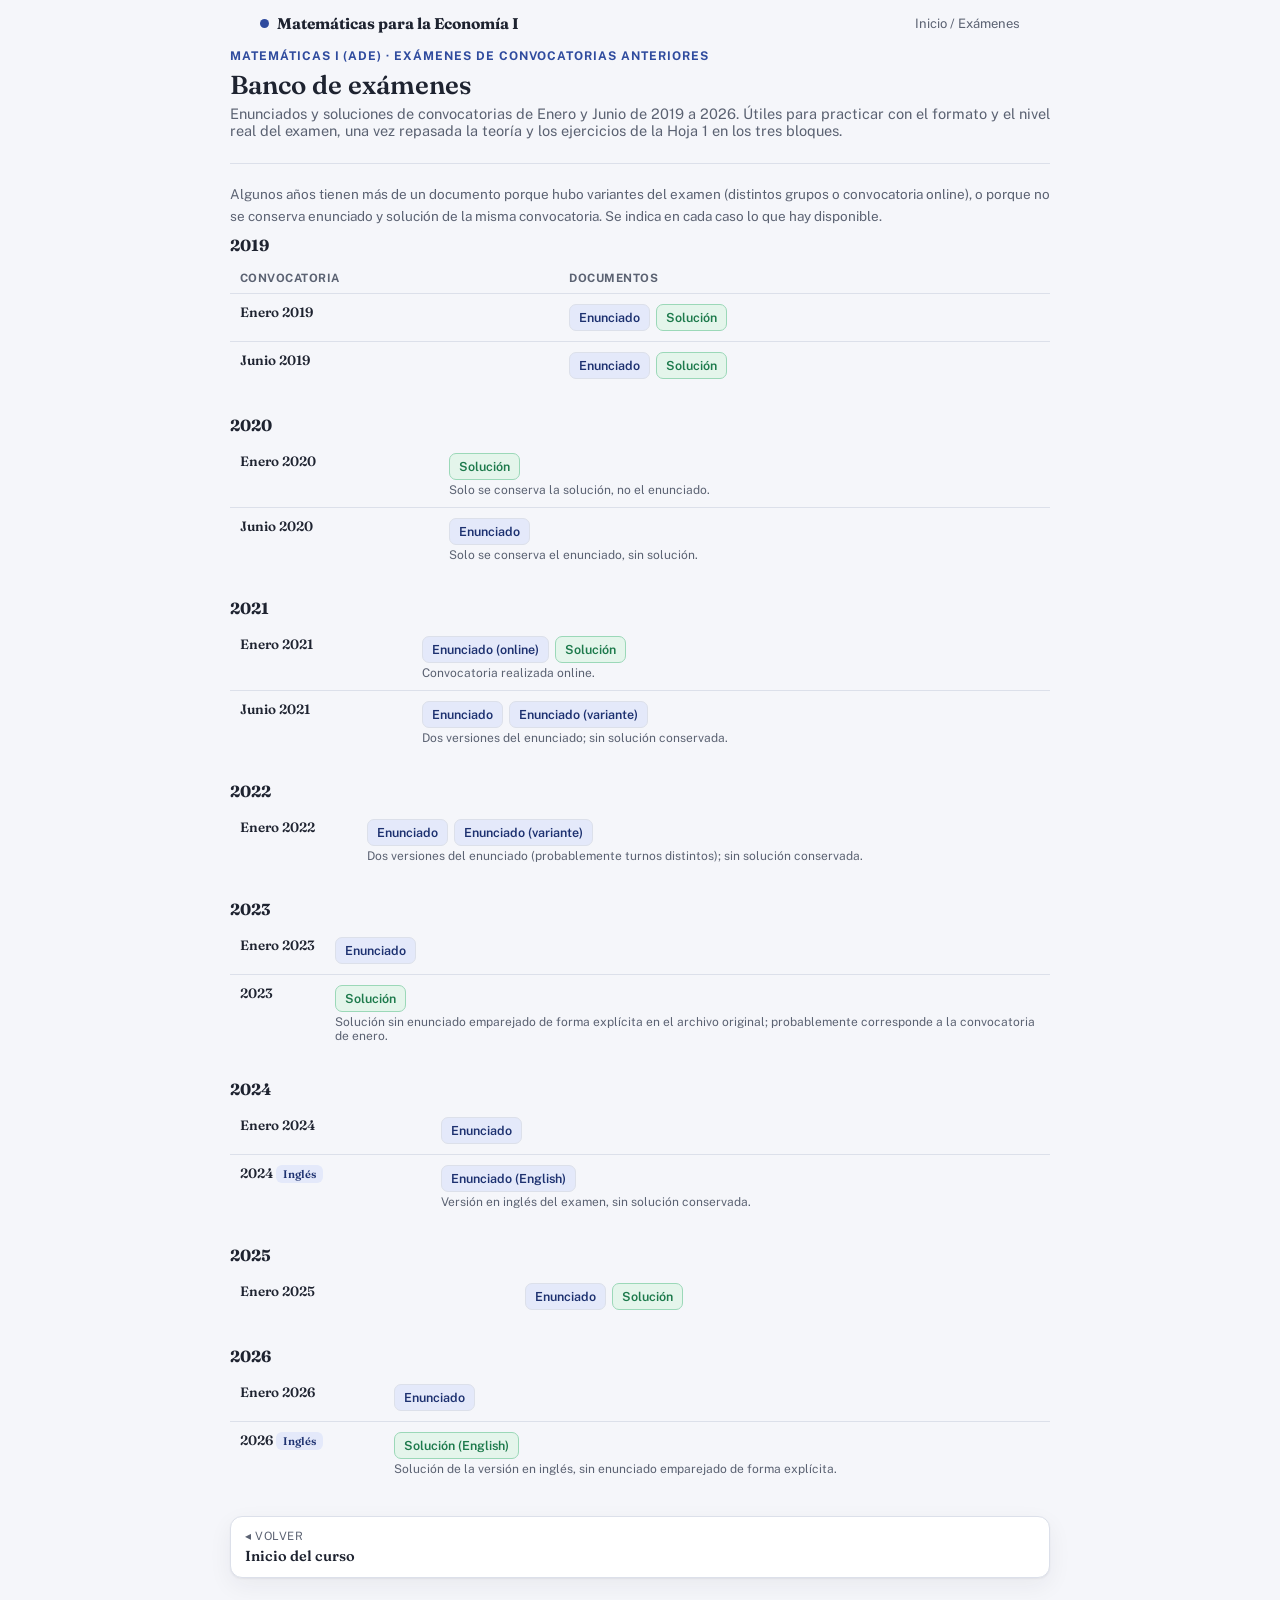
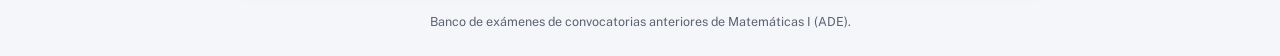
==== examenes.html @ 45f9e1c4 "Mini curso: teoría, ejercicios interactivos, vídeos de repaso y banco de exámenes" ====
<!doctype html>
<html lang="es">
<head>
<meta charset="utf-8">
<meta name="viewport" content="width=device-width, initial-scale=1">
<title>Exámenes de años anteriores — Matemáticas para la Economía I</title>
<meta name="description" content="Exámenes de convocatorias anteriores de Matemáticas I (ADE), con sus soluciones cuando están disponibles.">
<link href="https://fonts.googleapis.com/css2?family=Fraunces:opsz,wght@9..144,500;9..144,600;9..144,700&family=Public+Sans:wght@400;500;600;700&family=IBM+Plex+Mono:wght@500;600&display=swap" rel="stylesheet">
<link rel="stylesheet" href="assets/style.css">
</head>
<body>

<nav class="site-nav">
  <a class="brand" href="index.html"><span class="dot"></span>Matemáticas para la Economía I</a>
  <div class="crumbs"><a href="index.html">Inicio</a> / Exámenes</div>
</nav>

<div class="wrap" style="max-width:820px;">

<header class="top" style="position:static;">
  <div class="eyebrow">Matemáticas I (ADE) · Exámenes de convocatorias anteriores</div>
  <h1>Banco de exámenes</h1>
  <p class="sub">Enunciados y soluciones de convocatorias de Enero y Junio de 2019 a 2026. Útiles para practicar con el formato y el nivel real del examen, una vez repasada la teoría y los ejercicios de la Hoja 1 en los tres bloques.</p>
</header>

<p style="color:var(--text-dim);font-size:13.5px;line-height:1.6;margin:0 0 8px;">Algunos años tienen más de un documento porque hubo variantes del examen (distintos grupos o convocatoria online), o porque no se conserva enunciado y solución de la misma convocatoria. Se indica en cada caso lo que hay disponible.</p>

<h2 class="exam-group-title">2019</h2>
<table class="exam-table">
  <thead><tr><th>Convocatoria</th><th>Documentos</th></tr></thead>
  <tbody>
    <tr>
      <td class="yr">Enero 2019</td>
      <td><div class="doclinks">
        <a class="enun" href="examenes/2019-enero-enunciado.pdf">Enunciado</a>
        <a class="sol" href="examenes/2019-enero-solucion.pdf">Solución</a>
      </div></td>
    </tr>
    <tr>
      <td class="yr">Junio 2019</td>
      <td><div class="doclinks">
        <a class="enun" href="examenes/2019-junio-enunciado.pdf">Enunciado</a>
        <a class="sol" href="examenes/2019-junio-solucion.pdf">Solución</a>
      </div></td>
    </tr>
  </tbody>
</table>

<h2 class="exam-group-title">2020</h2>
<table class="exam-table">
  <tbody>
    <tr>
      <td class="yr">Enero 2020</td>
      <td><div class="doclinks">
        <a class="sol" href="examenes/2020-enero-solucion.pdf">Solución</a>
      </div><span class="note">Solo se conserva la solución, no el enunciado.</span></td>
    </tr>
    <tr>
      <td class="yr">Junio 2020</td>
      <td><div class="doclinks">
        <a class="enun" href="examenes/2020-junio-enunciado.pdf">Enunciado</a>
      </div><span class="note">Solo se conserva el enunciado, sin solución.</span></td>
    </tr>
  </tbody>
</table>

<h2 class="exam-group-title">2021</h2>
<table class="exam-table">
  <tbody>
    <tr>
      <td class="yr">Enero 2021</td>
      <td><div class="doclinks">
        <a class="enun" href="examenes/2021-enero-enunciado-online.pdf">Enunciado (online)</a>
        <a class="sol" href="examenes/2021-enero-solucion.pdf">Solución</a>
      </div><span class="note">Convocatoria realizada online.</span></td>
    </tr>
    <tr>
      <td class="yr">Junio 2021</td>
      <td><div class="doclinks">
        <a class="enun" href="examenes/2021-junio-enunciado.pdf">Enunciado</a>
        <a class="enun" href="examenes/2021-junio-enunciado-variante-Josue.pdf">Enunciado (variante)</a>
      </div><span class="note">Dos versiones del enunciado; sin solución conservada.</span></td>
    </tr>
  </tbody>
</table>

<h2 class="exam-group-title">2022</h2>
<table class="exam-table">
  <tbody>
    <tr>
      <td class="yr">Enero 2022</td>
      <td><div class="doclinks">
        <a class="enun" href="examenes/2022-enero-enunciado.pdf">Enunciado</a>
        <a class="enun" href="examenes/2022-enero-enunciado-variante2.pdf">Enunciado (variante)</a>
      </div><span class="note">Dos versiones del enunciado (probablemente turnos distintos); sin solución conservada.</span></td>
    </tr>
  </tbody>
</table>

<h2 class="exam-group-title">2023</h2>
<table class="exam-table">
  <tbody>
    <tr>
      <td class="yr">Enero 2023</td>
      <td><div class="doclinks">
        <a class="enun" href="examenes/2023-enero-enunciado.pdf">Enunciado</a>
      </div></td>
    </tr>
    <tr>
      <td class="yr">2023</td>
      <td><div class="doclinks">
        <a class="sol" href="examenes/2023-solucion.pdf">Solución</a>
      </div><span class="note">Solución sin enunciado emparejado de forma explícita en el archivo original; probablemente corresponde a la convocatoria de enero.</span></td>
    </tr>
  </tbody>
</table>

<h2 class="exam-group-title">2024</h2>
<table class="exam-table">
  <tbody>
    <tr>
      <td class="yr">Enero 2024</td>
      <td><div class="doclinks">
        <a class="enun" href="examenes/2024-enero-enunciado.pdf">Enunciado</a>
      </div></td>
    </tr>
    <tr>
      <td class="yr">2024 <span class="tag">Inglés</span></td>
      <td><div class="doclinks">
        <a class="enun" href="examenes/2024-enunciado-ingles.pdf">Enunciado (English)</a>
      </div><span class="note">Versión en inglés del examen, sin solución conservada.</span></td>
    </tr>
  </tbody>
</table>

<h2 class="exam-group-title">2025</h2>
<table class="exam-table">
  <tbody>
    <tr>
      <td class="yr">Enero 2025</td>
      <td><div class="doclinks">
        <a class="enun" href="examenes/2025-enero-enunciado.pdf">Enunciado</a>
        <a class="sol" href="examenes/2025-enero-solucion.pdf">Solución</a>
      </div></td>
    </tr>
  </tbody>
</table>

<h2 class="exam-group-title">2026</h2>
<table class="exam-table">
  <tbody>
    <tr>
      <td class="yr">Enero 2026</td>
      <td><div class="doclinks">
        <a class="enun" href="examenes/2026-enero-enunciado.pdf">Enunciado</a>
      </div></td>
    </tr>
    <tr>
      <td class="yr">2026 <span class="tag">Inglés</span></td>
      <td><div class="doclinks">
        <a class="sol" href="examenes/2026-solucion-ingles.pdf">Solución (English)</a>
      </div><span class="note">Solución de la versión en inglés, sin enunciado emparejado de forma explícita.</span></td>
    </tr>
  </tbody>
</table>

<div class="module-nav">
  <a href="index.html"><span class="mn-label">◂ Volver</span><span class="mn-title">Inicio del curso</span></a>
</div>

<footer>Banco de exámenes de convocatorias anteriores de Matemáticas I (ADE).</footer>
</div>

</body>
</html>
---- assets/style.css ----
:root{
  --bg:#F5F6FA; --surface:#FFFFFF; --surface-2:#ECEFF7;
  --text:#1E2330; --text-dim:#5B6272;
  --accent:#2F4B9E; --accent-strong:#1D3170; --accent-soft:#E4E9FA;
  --hint:#8A5A06; --hint-bg:#FBF0DC; --hint-border:#E9C77E;
  --good:#1D7A4C; --good-bg:#E4F5EB; --good-border:#9BD8B8;
  --border:#DCE0EA; --shadow: 0 1px 2px rgba(30,35,48,.06), 0 8px 24px rgba(30,35,48,.06);
  color-scheme:light;
}
@media (prefers-color-scheme: dark){
  :root:not([data-theme="light"]){
    --bg:#12151E; --surface:#1B1F2C; --surface-2:#232838;
    --text:#E8EAF2; --text-dim:#9AA1B4;
    --accent:#8AA0FF; --accent-strong:#B7C4FF; --accent-soft:#232B4C;
    --hint:#E7B45A; --hint-bg:#2E2410; --hint-border:#6B531F;
    --good:#57D19A; --good-bg:#0F2A20; --good-border:#215B41;
    --border:#2B3040; --shadow:0 1px 2px rgba(0,0,0,.3), 0 8px 24px rgba(0,0,0,.35);
    color-scheme:dark;
  }
}
:root[data-theme="dark"]{
  --bg:#12151E; --surface:#1B1F2C; --surface-2:#232838;
  --text:#E8EAF2; --text-dim:#9AA1B4;
  --accent:#8AA0FF; --accent-strong:#B7C4FF; --accent-soft:#232B4C;
  --hint:#E7B45A; --hint-bg:#2E2410; --hint-border:#6B531F;
  --good:#57D19A; --good-bg:#0F2A20; --good-border:#215B41;
  --border:#2B3040; --shadow:0 1px 2px rgba(0,0,0,.3), 0 8px 24px rgba(0,0,0,.35);
  color-scheme:dark;
}
*{box-sizing:border-box;}
html,body{ margin:0; }
body{
  background:var(--bg); color:var(--text);
  font-family:"Public Sans", -apple-system, sans-serif;
  padding-inline:16px;
}
h1,h2,h3,.display{ font-family:"Fraunces", Georgia, serif; color:var(--text); text-wrap:balance; }
.math{ font-family:"IBM Plex Mono", ui-monospace, monospace; }
a{ color:var(--accent-strong); }
.wrap{ max-width:760px; margin:0 auto; }

/* ---- Site-wide top nav (course chrome) ---- */
.site-nav{
  max-width:760px; margin:0 auto; padding-block:14px 0;
  display:flex; align-items:center; justify-content:space-between; gap:12px; flex-wrap:wrap;
}
.site-nav .brand{
  font-family:"Fraunces", Georgia, serif; font-weight:700; font-size:15.5px; color:var(--text);
  text-decoration:none; display:flex; align-items:center; gap:8px;
}
.site-nav .brand .dot{ width:9px; height:9px; border-radius:50%; background:var(--accent); flex:none; }
.site-nav .crumbs{ font-size:13px; color:var(--text-dim); }
.site-nav .crumbs a{ color:var(--text-dim); text-decoration:none; }
.site-nav .crumbs a:hover{ color:var(--accent-strong); }

/* header */
header.top{
  position:sticky; top:env(safe-area-inset-top, 0px);
  background:var(--bg);
  padding-block:16px 10px;
  z-index:20;
  border-bottom:1px solid var(--border);
  margin-bottom:20px;
}
.eyebrow{ font-size:12px; letter-spacing:.08em; text-transform:uppercase; color:var(--accent); font-weight:700; margin-bottom:6px; }
header.top h1{ font-size:26px; font-weight:600; margin:0 0 4px; }
header.top p.sub{ color:var(--text-dim); margin:0 0 14px; font-size:14.5px; }

.progress-row{ display:flex; align-items:center; gap:10px; margin-bottom:12px; }
.progress-track{ flex:1; height:8px; border-radius:999px; background:var(--surface-2); overflow:hidden; border:1px solid var(--border); }
.progress-fill{ height:100%; background:var(--accent); width:0%; transition:width .3s ease; }
.progress-label{ font-size:12.5px; color:var(--text-dim); white-space:nowrap; font-variant-numeric:tabular-nums; }

nav.tabs{ display:flex; gap:6px; flex-wrap:wrap; }
nav.tabs button{
  font-family:inherit; font-size:13px; font-weight:600; color:var(--text-dim);
  background:var(--surface-2); border:1px solid var(--border); border-radius:8px;
  padding:7px 11px; cursor:pointer;
}
nav.tabs button[aria-selected="true"]{ background:var(--accent); color:#fff; border-color:var(--accent); }
nav.tabs button .count{ opacity:.75; font-weight:500; }

.downloads{ display:flex; gap:8px; margin:2px 0 14px; flex-wrap:wrap; }
.downloads a{
  font-size:12.5px; font-weight:600; text-decoration:none; color:var(--accent-strong);
  background:var(--accent-soft); border:1px solid var(--border); border-radius:8px; padding:6px 10px;
  display:inline-flex; align-items:center; gap:6px;
}

/* theory accordion */
.theory{ background:var(--surface); border:1px solid var(--border); border-radius:12px; margin-bottom:22px; box-shadow:var(--shadow); }
.theory > summary{ list-style:none; cursor:pointer; padding:14px 16px; display:flex; align-items:center; justify-content:space-between; font-weight:700; gap:10px; }
.theory > summary::-webkit-details-marker{ display:none; }
.theory > summary .chev{ transition:transform .2s ease; color:var(--text-dim); flex:none; }
.theory[open] > summary .chev{ transform:rotate(90deg); }
.theory-body{ padding:0 16px 16px; border-top:1px solid var(--border); }
.theory-body h4{ margin:14px 0 6px; font-size:13.5px; color:var(--accent-strong); font-family:inherit; }
.theory-body ul{ margin:0 0 8px; padding-left:18px; }
.theory-body li{ margin-bottom:5px; font-size:14px; line-height:1.5; }

/* section title */
.section-title{ display:flex; align-items:baseline; gap:10px; margin:26px 0 4px; }
.section-title h2{ font-size:20px; margin:0; }
.section-title span{ color:var(--text-dim); font-size:13.5px; }
.section-intro{ color:var(--text-dim); font-size:14px; margin:0 0 16px; line-height:1.55; }

/* exercise panel */
.panel{ display:none; } .panel.active{ display:block; }

/* card */
.card{ background:var(--surface); border:1px solid var(--border); border-radius:12px; padding:14px 16px 16px; margin-bottom:12px; box-shadow:var(--shadow); }
.card.done{ border-color:var(--good-border); }
.card-head{ display:flex; align-items:flex-start; gap:10px; }
.letter{ flex:none; min-width:28px; height:28px; padding:0 6px; border-radius:8px; background:var(--accent-soft); color:var(--accent-strong); font-weight:700; font-size:12.5px; display:flex; align-items:center; justify-content:center; font-family:"Fraunces", serif; }
.card.done .letter{ background:var(--good-bg); color:var(--good); }
.statement{ flex:1; padding-top:2px; }
.statement .math{ font-size:14.5px; }
.check-wrap{ flex:none; display:flex; align-items:center; padding-top:4px; }
.check-wrap input{ width:18px; height:18px; accent-color:var(--good); cursor:pointer; }
.card-actions{ display:flex; gap:8px; margin-top:12px; flex-wrap:wrap; }
.card-actions button{ font-family:inherit; font-size:13px; font-weight:600; border-radius:8px; padding:7px 11px; cursor:pointer; border:1px solid var(--border); background:var(--surface-2); color:var(--text); }
.card-actions button.hint-btn{ color:var(--hint); border-color:var(--hint-border); background:var(--hint-bg); }
.card-actions button.sol-btn{ color:var(--accent-strong); border-color:var(--accent); background:var(--accent-soft); }
.reveal{ margin-top:10px; border-radius:10px; padding:11px 13px; font-size:14px; line-height:1.6; }
.reveal.hint{ background:var(--hint-bg); border:1px solid var(--hint-border); color:var(--text); }
.reveal.hint .tag{ color:var(--hint); font-weight:700; font-size:12px; text-transform:uppercase; letter-spacing:.04em; display:block; margin-bottom:4px; }
.reveal.sol{ background:var(--accent-soft); border:1px solid var(--border); color:var(--text); }
.reveal.sol .tag{ color:var(--accent-strong); font-weight:700; font-size:12px; text-transform:uppercase; letter-spacing:.04em; display:block; margin-bottom:6px; }
.reveal ol{ margin:0; padding-left:18px; } .reveal ol li{ margin-bottom:7px; }
.reveal .answer{ margin-top:8px; padding-top:8px; border-top:1px dashed var(--border); font-family:"IBM Plex Mono", monospace; font-weight:600; color:var(--good); }
[hidden]{ display:none !important; }

footer{ color:var(--text-dim); font-size:12.5px; text-align:center; margin:34px 0 24px; line-height:1.6; }

/* prev/next module footer nav */
.module-nav{ display:flex; justify-content:space-between; gap:10px; margin:30px 0 10px; flex-wrap:wrap; }
.module-nav a{
  flex:1; min-width:150px; text-decoration:none; color:var(--text); background:var(--surface);
  border:1px solid var(--border); border-radius:12px; padding:12px 14px; box-shadow:var(--shadow);
}
.module-nav a .mn-label{ display:block; font-size:11.5px; text-transform:uppercase; letter-spacing:.05em; color:var(--text-dim); margin-bottom:3px; }
.module-nav a .mn-title{ font-family:"Fraunces", serif; font-weight:600; font-size:14.5px; }
.module-nav a.next{ text-align:right; }

/* ============ COURSE HOME (index.html) ============ */
.hero{ max-width:760px; margin:26px auto 6px; }
.hero .eyebrow{ margin-bottom:8px; }
.hero h1{ font-size:32px; margin:0 0 10px; }
.hero p.lead{ color:var(--text-dim); font-size:15.5px; line-height:1.6; max-width:60ch; margin:0 0 22px; }

.overall{
  background:var(--surface); border:1px solid var(--border); border-radius:14px;
  padding:16px 18px; margin-bottom:26px; box-shadow:var(--shadow);
  display:flex; align-items:center; gap:16px; flex-wrap:wrap;
}
.overall .ring{ flex:none; }
.overall .ring-text{ flex:1; min-width:180px; }
.overall .ring-text .big{ font-family:"Fraunces", serif; font-size:22px; font-weight:600; }
.overall .ring-text .small{ color:var(--text-dim); font-size:13px; }

.modules{ display:flex; flex-direction:column; gap:14px; margin-bottom:30px; }
.module-card{
  display:block; text-decoration:none; color:var(--text);
  background:var(--surface); border:1px solid var(--border); border-radius:14px;
  padding:18px 20px; box-shadow:var(--shadow); position:relative; overflow:hidden;
}
.module-card::before{
  content:""; position:absolute; left:0; top:0; bottom:0; width:5px; background:var(--accent);
}
.module-card .mc-top{ display:flex; align-items:center; justify-content:space-between; gap:12px; margin-bottom:6px; }
.module-card .mc-num{ font-size:12px; letter-spacing:.06em; text-transform:uppercase; color:var(--accent-strong); font-weight:700; }
.module-card .mc-status{ font-size:12px; color:var(--text-dim); font-variant-numeric:tabular-nums; }
.module-card h3{ margin:0 0 6px; font-size:19px; }
.module-card p{ margin:0 0 12px; color:var(--text-dim); font-size:14px; line-height:1.5; }
.module-card .mc-track{ height:6px; border-radius:999px; background:var(--surface-2); overflow:hidden; border:1px solid var(--border); }
.module-card .mc-fill{ height:100%; background:var(--accent); }
.module-card.complete::before{ background:var(--good); }
.module-card.complete .mc-fill{ background:var(--good); }

.resources{ background:var(--surface); border:1px solid var(--border); border-radius:14px; padding:16px 18px; margin-bottom:30px; box-shadow:var(--shadow); }
.resources h3{ font-size:15px; margin:0 0 10px; }
.resources ul{ margin:0; padding-left:18px; font-size:14px; line-height:1.9; }

/* ---- Repaso en vídeo (module pages) ---- */
.videos{ background:var(--surface); border:1px solid var(--border); border-radius:14px; padding:16px 18px; margin-bottom:22px; box-shadow:var(--shadow); }
.videos h3{ font-size:15px; margin:0 0 4px; }
.videos .videos-note{ color:var(--text-dim); font-size:13px; margin:0 0 12px; line-height:1.5; }
.video-list{ display:flex; flex-direction:column; gap:8px; }
.video-list a{
  display:flex; align-items:center; gap:10px; text-decoration:none; color:var(--text);
  background:var(--surface-2); border:1px solid var(--border); border-radius:10px; padding:9px 12px;
  font-size:13.5px;
}
.video-list a:hover{ border-color:var(--accent); }
.video-list a .yt-ico{ flex:none; width:22px; height:16px; border-radius:4px; background:#FF0000; color:#fff; display:flex; align-items:center; justify-content:center; font-size:9px; font-weight:700; }
.video-list a .v-title{ flex:1; }
.video-list a .v-tag{ flex:none; font-size:11px; color:var(--text-dim); }
.videos .videos-missing{ margin-top:10px; font-size:12.5px; color:var(--text-dim); font-style:italic; }

/* ---- Exámenes page ---- */
.exam-table{ width:100%; border-collapse:collapse; font-size:13.5px; margin-bottom:10px; }
.exam-table th{ text-align:left; font-size:11.5px; text-transform:uppercase; letter-spacing:.04em; color:var(--text-dim); padding:8px 10px; border-bottom:1px solid var(--border); }
.exam-table td{ padding:10px; border-bottom:1px solid var(--border); vertical-align:top; }
.exam-table tr:last-child td{ border-bottom:none; }
.exam-table .yr{ font-family:"Fraunces", serif; font-weight:600; white-space:nowrap; }
.exam-table .tag{ display:inline-block; font-size:11px; padding:2px 7px; border-radius:6px; background:var(--accent-soft); color:var(--accent-strong); margin-right:4px; margin-bottom:4px; }
.exam-table .doclinks{ display:flex; flex-wrap:wrap; gap:6px; }
.exam-table .doclinks a{
  text-decoration:none; font-weight:600; font-size:12.5px; padding:5px 9px; border-radius:7px; border:1px solid var(--border);
}
.exam-table .doclinks a.sol{ color:var(--good); border-color:var(--good-border); background:var(--good-bg); }
.exam-table .doclinks a.enun{ color:var(--accent-strong); border-color:var(--border); background:var(--accent-soft); }
.exam-table .note{ display:block; color:var(--text-dim); font-size:12px; margin-top:3px; }
.exam-group-title{ margin:26px 0 8px; font-size:16px; }
.exam-group-title:first-of-type{ margin-top:6px; }

/* phone width */
@media (max-width: 480px){
  .hero h1{ font-size:26px; }
  .module-nav a.next{ text-align:left; }
  .exam-table{ font-size:12.5px; }
}
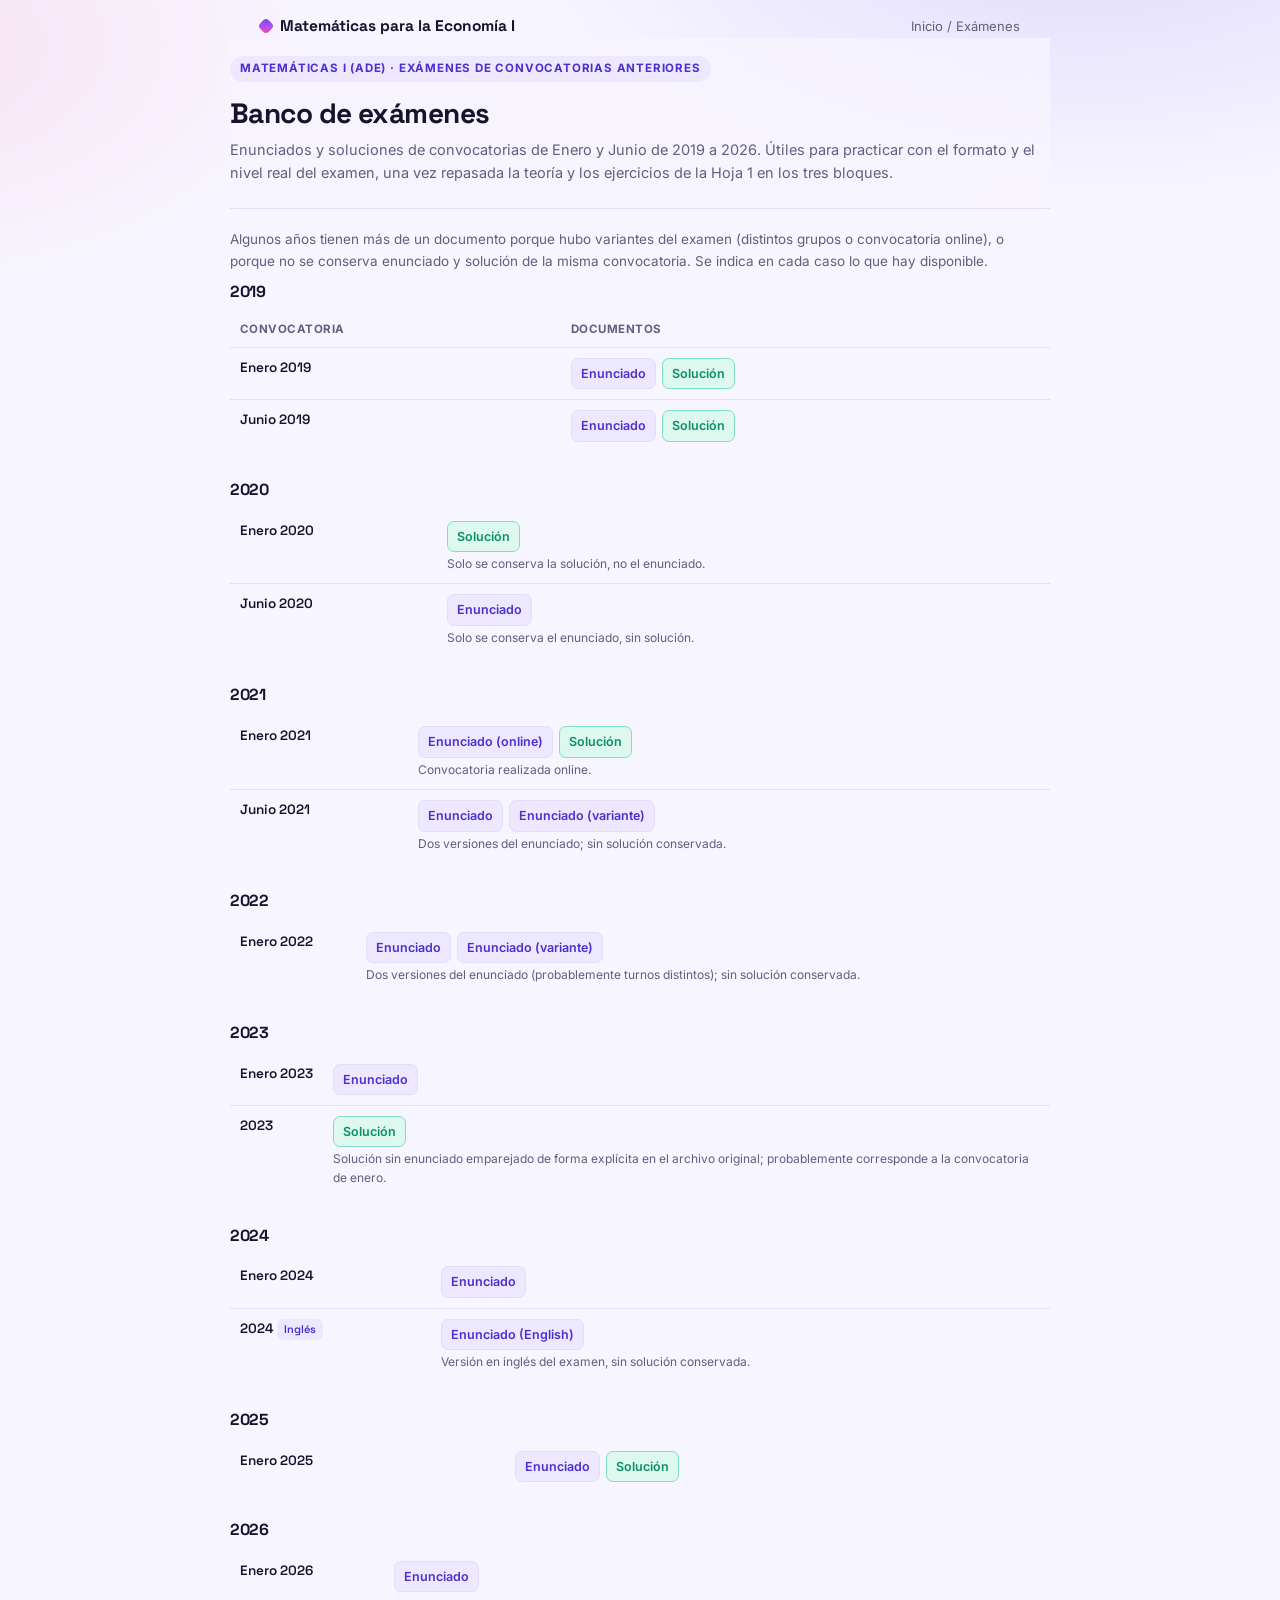
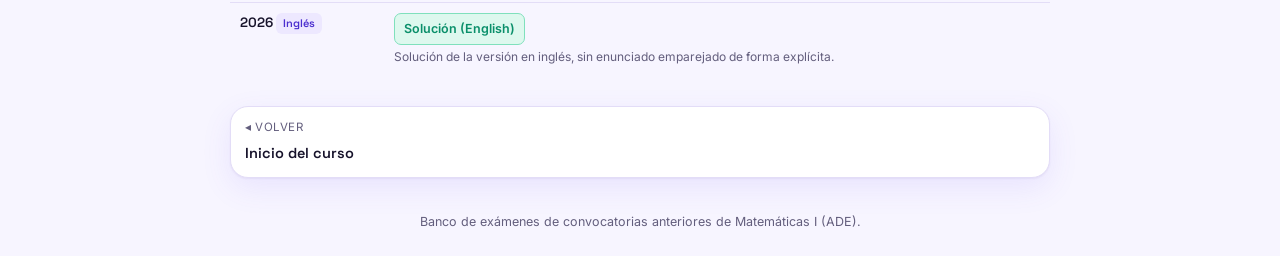
==== commit 655b00cd: "Rediseño visual: estilo moderno, confeti al resolver ejercicios Co-Authored-By: Claude Sonnet 5.5 <n" ====
--- a/examenes.html
+++ b/examenes.html
@@ -5,7 +5,7 @@
 <meta name="viewport" content="width=device-width, initial-scale=1">
 <title>Exámenes de años anteriores — Matemáticas para la Economía I</title>
 <meta name="description" content="Exámenes de convocatorias anteriores de Matemáticas I (ADE), con sus soluciones cuando están disponibles.">
-<link href="https://fonts.googleapis.com/css2?family=Fraunces:opsz,wght@9..144,500;9..144,600;9..144,700&family=Public+Sans:wght@400;500;600;700&family=IBM+Plex+Mono:wght@500;600&display=swap" rel="stylesheet">
+<link rel="preconnect" href="https://fonts.googleapis.com"><link href="https://fonts.googleapis.com/css2?family=Space+Grotesk:wght@500;600;700&family=Inter:wght@400;500;600;700&family=JetBrains+Mono:wght@500;600&display=swap" rel="stylesheet">
 <link rel="stylesheet" href="assets/style.css">
 </head>
 <body>
--- a/assets/style.css
+++ b/assets/style.css
@@ -1,41 +1,53 @@
 :root{
-  --bg:#F5F6FA; --surface:#FFFFFF; --surface-2:#ECEFF7;
-  --text:#1E2330; --text-dim:#5B6272;
-  --accent:#2F4B9E; --accent-strong:#1D3170; --accent-soft:#E4E9FA;
-  --hint:#8A5A06; --hint-bg:#FBF0DC; --hint-border:#E9C77E;
-  --good:#1D7A4C; --good-bg:#E4F5EB; --good-border:#9BD8B8;
-  --border:#DCE0EA; --shadow: 0 1px 2px rgba(30,35,48,.06), 0 8px 24px rgba(30,35,48,.06);
+  --bg:#F7F5FF; --surface:#FFFFFF; --surface-2:#F0ECFF;
+  --text:#17132B; --text-dim:#635E7D;
+  --accent:#6C4CF1; --accent-strong:#4B2FCF; --accent-soft:#EDE8FF;
+  --accent2:#FF4D8D; --accent3:#00C2A8;
+  --grad:linear-gradient(135deg,#6C4CF1 0%,#B84CF1 55%,#FF4D8D 100%);
+  --hint:#9A5B00; --hint-bg:#FFF3D6; --hint-border:#FFD37A;
+  --good:#0A8F6A; --good-bg:#DDF8EE; --good-border:#7FE0BC;
+  --border:#E3DDF7; --shadow: 0 1px 2px rgba(60,30,140,.06), 0 10px 30px rgba(108,76,241,.10);
+  --radius:18px;
   color-scheme:light;
 }
 @media (prefers-color-scheme: dark){
   :root:not([data-theme="light"]){
-    --bg:#12151E; --surface:#1B1F2C; --surface-2:#232838;
-    --text:#E8EAF2; --text-dim:#9AA1B4;
-    --accent:#8AA0FF; --accent-strong:#B7C4FF; --accent-soft:#232B4C;
-    --hint:#E7B45A; --hint-bg:#2E2410; --hint-border:#6B531F;
-    --good:#57D19A; --good-bg:#0F2A20; --good-border:#215B41;
-    --border:#2B3040; --shadow:0 1px 2px rgba(0,0,0,.3), 0 8px 24px rgba(0,0,0,.35);
+    --bg:#0D0B1A; --surface:#17142B; --surface-2:#211D3D;
+    --text:#F1EEFF; --text-dim:#A29DC2;
+    --accent:#9D86FF; --accent-strong:#C6B8FF; --accent-soft:#251F4D;
+    --accent2:#FF6FA5; --accent3:#2EE6C5;
+    --grad:linear-gradient(135deg,#7C5CFF 0%,#C55CFF 55%,#FF5C9A 100%);
+    --hint:#FFC55C; --hint-bg:#302410; --hint-border:#6B531F;
+    --good:#3EE2A8; --good-bg:#0C2B22; --good-border:#1E6B50;
+    --border:#2C2750; --shadow:0 1px 2px rgba(0,0,0,.4), 0 10px 30px rgba(0,0,0,.45);
+    --radius:18px;
     color-scheme:dark;
   }
 }
 :root[data-theme="dark"]{
-  --bg:#12151E; --surface:#1B1F2C; --surface-2:#232838;
-  --text:#E8EAF2; --text-dim:#9AA1B4;
-  --accent:#8AA0FF; --accent-strong:#B7C4FF; --accent-soft:#232B4C;
-  --hint:#E7B45A; --hint-bg:#2E2410; --hint-border:#6B531F;
-  --good:#57D19A; --good-bg:#0F2A20; --good-border:#215B41;
-  --border:#2B3040; --shadow:0 1px 2px rgba(0,0,0,.3), 0 8px 24px rgba(0,0,0,.35);
-  color-scheme:dark;
+  --bg:#0D0B1A; --surface:#17142B; --surface-2:#211D3D;
+    --text:#F1EEFF; --text-dim:#A29DC2;
+    --accent:#9D86FF; --accent-strong:#C6B8FF; --accent-soft:#251F4D;
+    --accent2:#FF6FA5; --accent3:#2EE6C5;
+    --grad:linear-gradient(135deg,#7C5CFF 0%,#C55CFF 55%,#FF5C9A 100%);
+    --hint:#FFC55C; --hint-bg:#302410; --hint-border:#6B531F;
+    --good:#3EE2A8; --good-bg:#0C2B22; --good-border:#1E6B50;
+    --border:#2C2750; --shadow:0 1px 2px rgba(0,0,0,.4), 0 10px 30px rgba(0,0,0,.45);
+    --radius:18px;
+    color-scheme:dark;
 }
 *{box-sizing:border-box;}
 html,body{ margin:0; }
 body{
   background:var(--bg); color:var(--text);
-  font-family:"Public Sans", -apple-system, sans-serif;
+  font-family:"Inter", -apple-system, "Segoe UI", sans-serif;
+  background-image:radial-gradient(60rem 30rem at 85% -10%, color-mix(in srgb,var(--accent) 16%,transparent), transparent 60%), radial-gradient(45rem 25rem at -10% 5%, color-mix(in srgb,var(--accent2) 12%,transparent), transparent 60%);
+  background-repeat:no-repeat; background-attachment:fixed;
+  line-height:1.55;
   padding-inline:16px;
 }
-h1,h2,h3,.display{ font-family:"Fraunces", Georgia, serif; color:var(--text); text-wrap:balance; }
-.math{ font-family:"IBM Plex Mono", ui-monospace, monospace; }
+h1,h2,h3,.display{ letter-spacing:-.02em; font-family:"Space Grotesk", "Inter", sans-serif; color:var(--text); text-wrap:balance; }
+.math{ font-family:"JetBrains Mono", ui-monospace, monospace; }
 a{ color:var(--accent-strong); }
 .wrap{ max-width:760px; margin:0 auto; }
 
@@ -45,39 +57,41 @@
   display:flex; align-items:center; justify-content:space-between; gap:12px; flex-wrap:wrap;
 }
 .site-nav .brand{
-  font-family:"Fraunces", Georgia, serif; font-weight:700; font-size:15.5px; color:var(--text);
+  font-family:"Space Grotesk", "Inter", sans-serif; font-weight:700; font-size:15.5px; color:var(--text);
   text-decoration:none; display:flex; align-items:center; gap:8px;
 }
-.site-nav .brand .dot{ width:9px; height:9px; border-radius:50%; background:var(--accent); flex:none; }
+.site-nav .brand .dot{ width:12px; height:12px; border-radius:4px; background:var(--grad); flex:none; transform:rotate(45deg); }
 .site-nav .crumbs{ font-size:13px; color:var(--text-dim); }
 .site-nav .crumbs a{ color:var(--text-dim); text-decoration:none; }
 .site-nav .crumbs a:hover{ color:var(--accent-strong); }
+.site-nav .crumbs a[href="examenes.html"]{ font-weight:600; color:var(--accent-strong); background:var(--accent-soft); padding:5px 11px; border-radius:999px; }
 
 /* header */
 header.top{
   position:sticky; top:env(safe-area-inset-top, 0px);
-  background:var(--bg);
+  background:color-mix(in srgb,var(--bg) 82%,transparent); backdrop-filter:blur(14px); -webkit-backdrop-filter:blur(14px);
   padding-block:16px 10px;
   z-index:20;
   border-bottom:1px solid var(--border);
   margin-bottom:20px;
 }
-.eyebrow{ font-size:12px; letter-spacing:.08em; text-transform:uppercase; color:var(--accent); font-weight:700; margin-bottom:6px; }
-header.top h1{ font-size:26px; font-weight:600; margin:0 0 4px; }
+.eyebrow{ display:inline-block; font-size:11.5px; letter-spacing:.07em; text-transform:uppercase; color:var(--accent-strong); background:var(--accent-soft); padding:4px 10px; border-radius:999px; font-weight:700; margin-bottom:10px; }
+header.top h1{ font-size:28px; font-weight:700; margin:0 0 4px; }
 header.top p.sub{ color:var(--text-dim); margin:0 0 14px; font-size:14.5px; }
 
 .progress-row{ display:flex; align-items:center; gap:10px; margin-bottom:12px; }
-.progress-track{ flex:1; height:8px; border-radius:999px; background:var(--surface-2); overflow:hidden; border:1px solid var(--border); }
-.progress-fill{ height:100%; background:var(--accent); width:0%; transition:width .3s ease; }
-.progress-label{ font-size:12.5px; color:var(--text-dim); white-space:nowrap; font-variant-numeric:tabular-nums; }
+.progress-track{ flex:1; height:10px; border-radius:999px; background:var(--surface-2); overflow:hidden; border:1px solid var(--border); }
+.progress-fill{ height:100%; background:var(--grad); border-radius:999px; width:0%; transition:width .5s cubic-bezier(.3,1.4,.5,1); }
+.progress-label{ font-size:12.5px; font-weight:600; color:var(--text-dim); white-space:nowrap; font-variant-numeric:tabular-nums; }
 
 nav.tabs{ display:flex; gap:6px; flex-wrap:wrap; }
 nav.tabs button{
   font-family:inherit; font-size:13px; font-weight:600; color:var(--text-dim);
-  background:var(--surface-2); border:1px solid var(--border); border-radius:8px;
-  padding:7px 11px; cursor:pointer;
-}
-nav.tabs button[aria-selected="true"]{ background:var(--accent); color:#fff; border-color:var(--accent); }
+  background:var(--surface-2); border:1px solid var(--border); border-radius:999px;
+  padding:7px 14px; cursor:pointer; transition:transform .15s ease;
+}
+nav.tabs button:hover{ transform:translateY(-1px); color:var(--accent-strong); }
+nav.tabs button[aria-selected="true"]{ background:var(--grad); color:#fff; border-color:transparent; box-shadow:0 6px 16px rgba(108,76,241,.35); }
 nav.tabs button .count{ opacity:.75; font-weight:500; }
 
 .downloads{ display:flex; gap:8px; margin:2px 0 14px; flex-wrap:wrap; }
@@ -88,7 +102,7 @@
 }
 
 /* theory accordion */
-.theory{ background:var(--surface); border:1px solid var(--border); border-radius:12px; margin-bottom:22px; box-shadow:var(--shadow); }
+.theory{ background:var(--surface); border:1px solid var(--border); border-radius:var(--radius); margin-bottom:22px; box-shadow:var(--shadow); }
 .theory > summary{ list-style:none; cursor:pointer; padding:14px 16px; display:flex; align-items:center; justify-content:space-between; font-weight:700; gap:10px; }
 .theory > summary::-webkit-details-marker{ display:none; }
 .theory > summary .chev{ transition:transform .2s ease; color:var(--text-dim); flex:none; }
@@ -108,27 +122,33 @@
 .panel{ display:none; } .panel.active{ display:block; }
 
 /* card */
-.card{ background:var(--surface); border:1px solid var(--border); border-radius:12px; padding:14px 16px 16px; margin-bottom:12px; box-shadow:var(--shadow); }
-.card.done{ border-color:var(--good-border); }
+.card{ background:var(--surface); border:1px solid var(--border); border-radius:var(--radius); padding:14px 16px 16px; margin-bottom:12px; box-shadow:var(--shadow); }
+.card{ transition:transform .18s ease, box-shadow .18s ease; }
+.card:hover{ transform:translateY(-2px); }
+.card.done{ border-color:var(--good-border); box-shadow:0 0 0 3px color-mix(in srgb,var(--good) 14%,transparent), var(--shadow); }
 .card-head{ display:flex; align-items:flex-start; gap:10px; }
-.letter{ flex:none; min-width:28px; height:28px; padding:0 6px; border-radius:8px; background:var(--accent-soft); color:var(--accent-strong); font-weight:700; font-size:12.5px; display:flex; align-items:center; justify-content:center; font-family:"Fraunces", serif; }
-.card.done .letter{ background:var(--good-bg); color:var(--good); }
+.letter{ flex:none; min-width:28px; height:28px; padding:0 6px; border-radius:10px; background:var(--grad); color:#fff; font-weight:700; font-size:12.5px; display:flex; align-items:center; justify-content:center; font-family:"Space Grotesk", sans-serif; }
+.card.done .letter{ background:var(--good); color:#fff; }
 .statement{ flex:1; padding-top:2px; }
 .statement .math{ font-size:14.5px; }
 .check-wrap{ flex:none; display:flex; align-items:center; padding-top:4px; }
-.check-wrap input{ width:18px; height:18px; accent-color:var(--good); cursor:pointer; }
+.check-wrap input{ width:22px; height:22px; accent-color:var(--good); cursor:pointer; }
 .card-actions{ display:flex; gap:8px; margin-top:12px; flex-wrap:wrap; }
-.card-actions button{ font-family:inherit; font-size:13px; font-weight:600; border-radius:8px; padding:7px 11px; cursor:pointer; border:1px solid var(--border); background:var(--surface-2); color:var(--text); }
+.card-actions button{ font-family:inherit; font-size:13px; font-weight:600; border-radius:999px; padding:8px 15px; cursor:pointer; border:1px solid var(--border); background:var(--surface-2); color:var(--text); transition:transform .12s ease, filter .12s; }
+.card-actions button:hover{ transform:translateY(-1px); filter:brightness(1.05); }
+.card-actions button:active{ transform:scale(.97); }
 .card-actions button.hint-btn{ color:var(--hint); border-color:var(--hint-border); background:var(--hint-bg); }
 .card-actions button.sol-btn{ color:var(--accent-strong); border-color:var(--accent); background:var(--accent-soft); }
-.reveal{ margin-top:10px; border-radius:10px; padding:11px 13px; font-size:14px; line-height:1.6; }
+.reveal{ margin-top:10px; border-radius:14px; animation:pop .25s ease; padding:11px 13px; font-size:14px; line-height:1.6; }
 .reveal.hint{ background:var(--hint-bg); border:1px solid var(--hint-border); color:var(--text); }
 .reveal.hint .tag{ color:var(--hint); font-weight:700; font-size:12px; text-transform:uppercase; letter-spacing:.04em; display:block; margin-bottom:4px; }
 .reveal.sol{ background:var(--accent-soft); border:1px solid var(--border); color:var(--text); }
 .reveal.sol .tag{ color:var(--accent-strong); font-weight:700; font-size:12px; text-transform:uppercase; letter-spacing:.04em; display:block; margin-bottom:6px; }
 .reveal ol{ margin:0; padding-left:18px; } .reveal ol li{ margin-bottom:7px; }
-.reveal .answer{ margin-top:8px; padding-top:8px; border-top:1px dashed var(--border); font-family:"IBM Plex Mono", monospace; font-weight:600; color:var(--good); }
+.reveal .answer{ margin-top:8px; padding-top:8px; border-top:1px dashed var(--border); font-family:"JetBrains Mono", monospace; font-weight:600; color:var(--good); }
 [hidden]{ display:none !important; }
+@keyframes pop{ from{ opacity:0; transform:translateY(-6px);} to{ opacity:1; transform:none;} }
+:focus-visible{ outline:3px solid var(--accent2); outline-offset:2px; border-radius:6px; }
 
 footer{ color:var(--text-dim); font-size:12.5px; text-align:center; margin:34px 0 24px; line-height:1.6; }
 
@@ -136,53 +156,60 @@
 .module-nav{ display:flex; justify-content:space-between; gap:10px; margin:30px 0 10px; flex-wrap:wrap; }
 .module-nav a{
   flex:1; min-width:150px; text-decoration:none; color:var(--text); background:var(--surface);
-  border:1px solid var(--border); border-radius:12px; padding:12px 14px; box-shadow:var(--shadow);
+  border:1px solid var(--border); border-radius:var(--radius); padding:12px 14px; box-shadow:var(--shadow);
 }
 .module-nav a .mn-label{ display:block; font-size:11.5px; text-transform:uppercase; letter-spacing:.05em; color:var(--text-dim); margin-bottom:3px; }
-.module-nav a .mn-title{ font-family:"Fraunces", serif; font-weight:600; font-size:14.5px; }
+.module-nav a .mn-title{ font-family:"Space Grotesk", sans-serif; font-weight:600; font-size:14.5px; }
 .module-nav a.next{ text-align:right; }
+.module-nav a{ transition:transform .15s ease, border-color .15s; }
+.module-nav a:hover{ transform:translateY(-3px); border-color:var(--accent); }
 
 /* ============ COURSE HOME (index.html) ============ */
 .hero{ max-width:760px; margin:26px auto 6px; }
 .hero .eyebrow{ margin-bottom:8px; }
-.hero h1{ font-size:32px; margin:0 0 10px; }
-.hero p.lead{ color:var(--text-dim); font-size:15.5px; line-height:1.6; max-width:60ch; margin:0 0 22px; }
+.hero h1{ font-size:clamp(34px,7vw,52px); line-height:1.05; font-weight:700; margin:0 0 14px; background:var(--grad); -webkit-background-clip:text; background-clip:text; color:transparent; }
+.hero .chips{ display:flex; flex-wrap:wrap; gap:8px; margin:0 0 22px; }
+.hero .chips span{ font-size:13px; font-weight:600; background:var(--surface); border:1px solid var(--border); padding:6px 12px; border-radius:999px; box-shadow:var(--shadow); }
+.hero p.lead{ color:var(--text-dim); font-size:16.5px; line-height:1.6; max-width:60ch; margin:0 0 22px; }
 
 .overall{
-  background:var(--surface); border:1px solid var(--border); border-radius:14px;
+  background:var(--surface); border:1px solid var(--border); border-radius:var(--radius);
   padding:16px 18px; margin-bottom:26px; box-shadow:var(--shadow);
   display:flex; align-items:center; gap:16px; flex-wrap:wrap;
 }
 .overall .ring{ flex:none; }
 .overall .ring-text{ flex:1; min-width:180px; }
-.overall .ring-text .big{ font-family:"Fraunces", serif; font-size:22px; font-weight:600; }
+.overall .ring-text .big{ font-family:"Space Grotesk", sans-serif; font-size:22px; font-weight:600; }
 .overall .ring-text .small{ color:var(--text-dim); font-size:13px; }
 
 .modules{ display:flex; flex-direction:column; gap:14px; margin-bottom:30px; }
 .module-card{
   display:block; text-decoration:none; color:var(--text);
-  background:var(--surface); border:1px solid var(--border); border-radius:14px;
+  background:var(--surface); border:1px solid var(--border); border-radius:var(--radius);
   padding:18px 20px; box-shadow:var(--shadow); position:relative; overflow:hidden;
 }
 .module-card::before{
-  content:""; position:absolute; left:0; top:0; bottom:0; width:5px; background:var(--accent);
+  content:""; position:absolute; left:0; top:0; bottom:0; width:6px; background:var(--grad);
 }
 .module-card .mc-top{ display:flex; align-items:center; justify-content:space-between; gap:12px; margin-bottom:6px; }
+.module-card{ transition:transform .2s ease, box-shadow .2s ease; }
+.module-card:hover{ transform:translateY(-4px); box-shadow:0 18px 40px rgba(108,76,241,.22); }
 .module-card .mc-num{ font-size:12px; letter-spacing:.06em; text-transform:uppercase; color:var(--accent-strong); font-weight:700; }
 .module-card .mc-status{ font-size:12px; color:var(--text-dim); font-variant-numeric:tabular-nums; }
-.module-card h3{ margin:0 0 6px; font-size:19px; }
+.module-card h3{ margin:0 0 6px; font-size:21px; }
 .module-card p{ margin:0 0 12px; color:var(--text-dim); font-size:14px; line-height:1.5; }
 .module-card .mc-track{ height:6px; border-radius:999px; background:var(--surface-2); overflow:hidden; border:1px solid var(--border); }
-.module-card .mc-fill{ height:100%; background:var(--accent); }
+.module-card .mc-fill{ height:100%; background:var(--grad); border-radius:999px; transition:width .6s ease; }
 .module-card.complete::before{ background:var(--good); }
 .module-card.complete .mc-fill{ background:var(--good); }
-
-.resources{ background:var(--surface); border:1px solid var(--border); border-radius:14px; padding:16px 18px; margin-bottom:30px; box-shadow:var(--shadow); }
+.module-card.complete .mc-status::after{ content:" 🎉"; }
+
+.resources{ background:var(--surface); border:1px solid var(--border); border-radius:var(--radius); padding:16px 18px; margin-bottom:30px; box-shadow:var(--shadow); }
 .resources h3{ font-size:15px; margin:0 0 10px; }
 .resources ul{ margin:0; padding-left:18px; font-size:14px; line-height:1.9; }
 
 /* ---- Repaso en vídeo (module pages) ---- */
-.videos{ background:var(--surface); border:1px solid var(--border); border-radius:14px; padding:16px 18px; margin-bottom:22px; box-shadow:var(--shadow); }
+.videos{ background:var(--surface); border:1px solid var(--border); border-radius:var(--radius); padding:16px 18px; margin-bottom:22px; box-shadow:var(--shadow); }
 .videos h3{ font-size:15px; margin:0 0 4px; }
 .videos .videos-note{ color:var(--text-dim); font-size:13px; margin:0 0 12px; line-height:1.5; }
 .video-list{ display:flex; flex-direction:column; gap:8px; }
@@ -191,8 +218,9 @@
   background:var(--surface-2); border:1px solid var(--border); border-radius:10px; padding:9px 12px;
   font-size:13.5px;
 }
-.video-list a:hover{ border-color:var(--accent); }
-.video-list a .yt-ico{ flex:none; width:22px; height:16px; border-radius:4px; background:#FF0000; color:#fff; display:flex; align-items:center; justify-content:center; font-size:9px; font-weight:700; }
+.video-list a{ transition:transform .15s ease, border-color .15s; }
+.video-list a:hover{ border-color:var(--accent2); transform:translateX(4px); }
+.video-list a .yt-ico{ flex:none; width:22px; height:16px; border-radius:5px; background:#FF2D55; color:#fff; display:flex; align-items:center; justify-content:center; font-size:9px; font-weight:700; }
 .video-list a .v-title{ flex:1; }
 .video-list a .v-tag{ flex:none; font-size:11px; color:var(--text-dim); }
 .videos .videos-missing{ margin-top:10px; font-size:12.5px; color:var(--text-dim); font-style:italic; }
@@ -202,7 +230,7 @@
 .exam-table th{ text-align:left; font-size:11.5px; text-transform:uppercase; letter-spacing:.04em; color:var(--text-dim); padding:8px 10px; border-bottom:1px solid var(--border); }
 .exam-table td{ padding:10px; border-bottom:1px solid var(--border); vertical-align:top; }
 .exam-table tr:last-child td{ border-bottom:none; }
-.exam-table .yr{ font-family:"Fraunces", serif; font-weight:600; white-space:nowrap; }
+.exam-table .yr{ font-family:"Space Grotesk", sans-serif; font-weight:600; white-space:nowrap; }
 .exam-table .tag{ display:inline-block; font-size:11px; padding:2px 7px; border-radius:6px; background:var(--accent-soft); color:var(--accent-strong); margin-right:4px; margin-bottom:4px; }
 .exam-table .doclinks{ display:flex; flex-wrap:wrap; gap:6px; }
 .exam-table .doclinks a{
@@ -214,6 +242,12 @@
 .exam-group-title{ margin:26px 0 8px; font-size:16px; }
 .exam-group-title:first-of-type{ margin-top:6px; }
 
+/* ---- Celebración ---- */
+.confetti{ position:fixed; top:0; width:9px; height:14px; z-index:100; pointer-events:none; animation:fall 1.4s ease-in forwards; }
+@keyframes fall{ to{ transform:translateY(105vh) rotate(720deg); opacity:.2; } }
+.toast{ position:fixed; left:50%; bottom:24px; transform:translateX(-50%); background:var(--grad); color:#fff; font-weight:700; padding:12px 20px; border-radius:999px; box-shadow:0 12px 30px rgba(108,76,241,.4); z-index:101; animation:pop .25s ease; }
+@media (prefers-reduced-motion: reduce){ *{ animation:none !important; transition:none !important; } }
+
 /* phone width */
 @media (max-width: 480px){
   .hero h1{ font-size:26px; }
